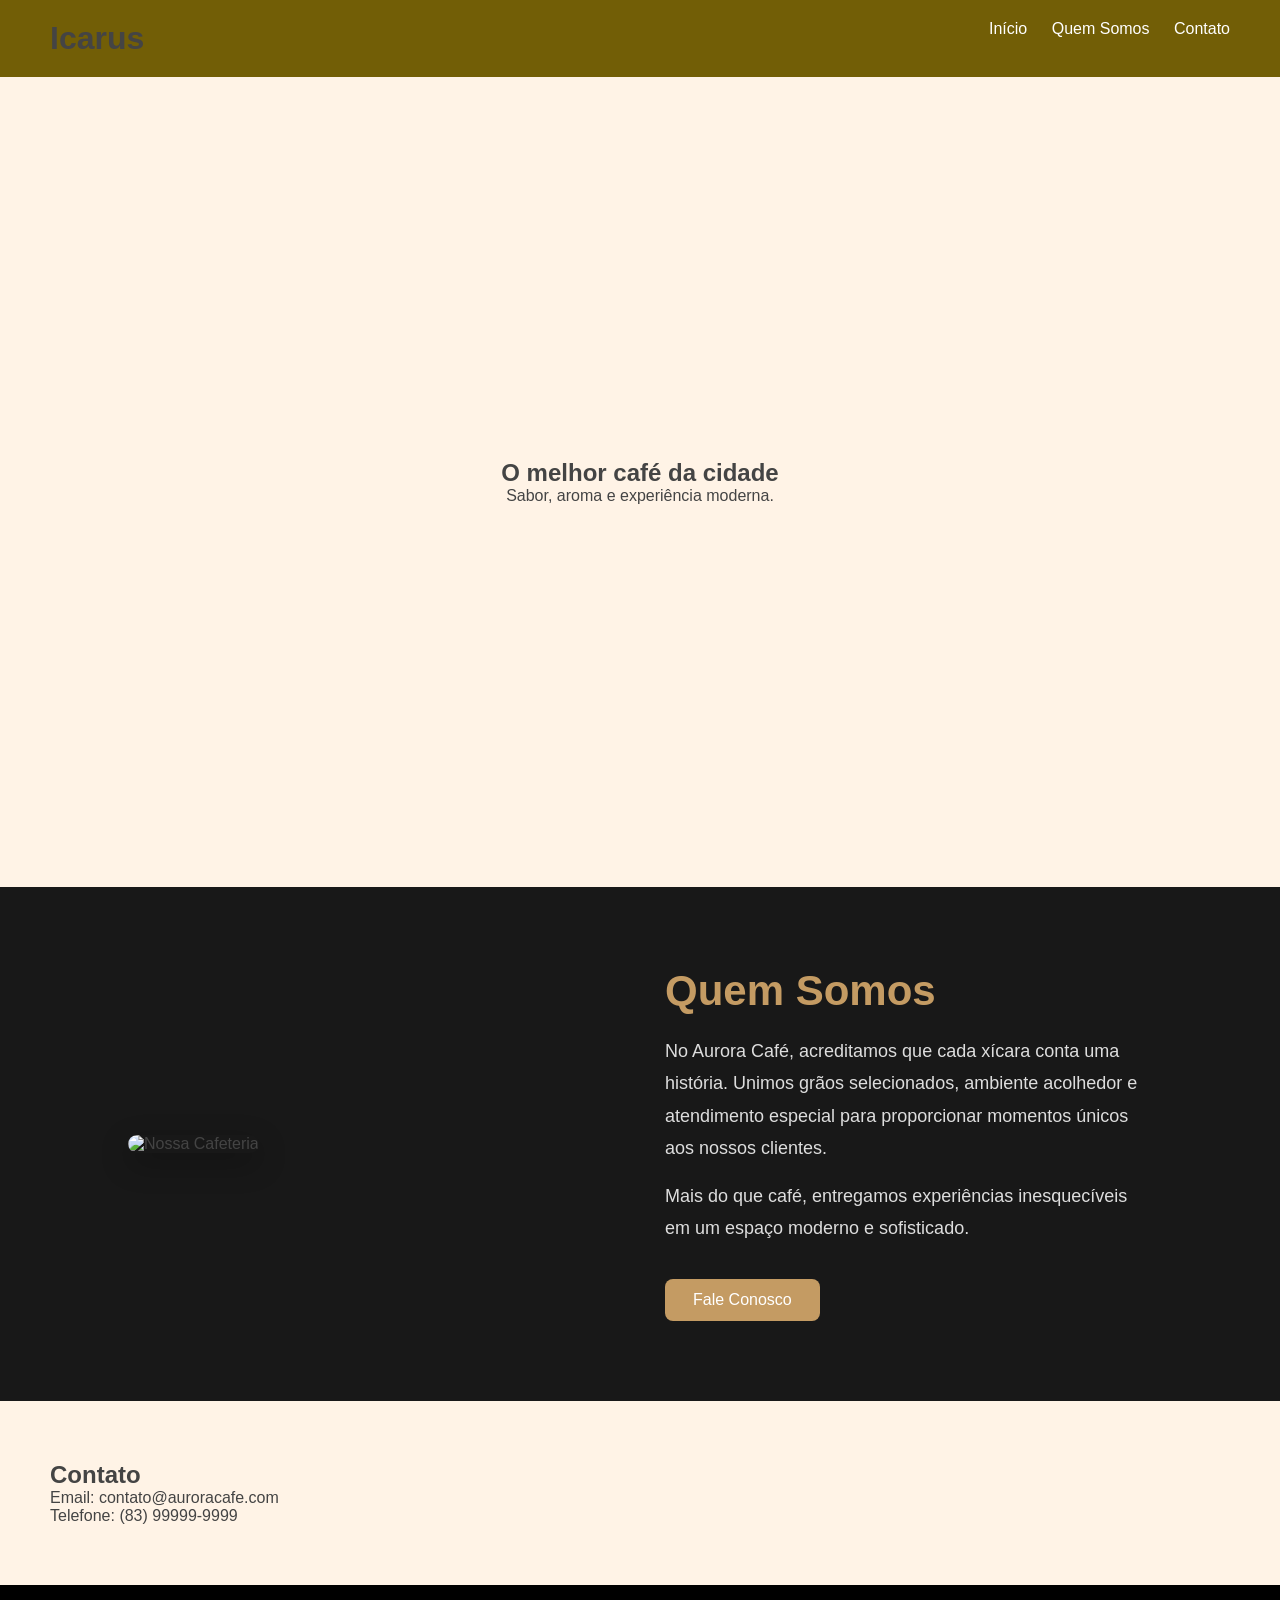
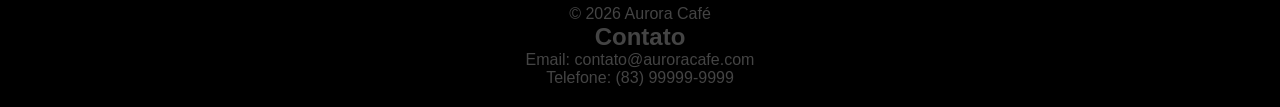
==== frontend/home.html @ e406e2ff "Adicionar arquivos HTML, CSS e JavaScript iniciais para o projeto Icarus" ====
<!DOCTYPE html>
<html lang="pt-BR">
<head>
  <meta charset="UTF-8">
  <meta name="viewport" content="width=device-width, initial-scale=1.0">
  <title>Icarus</title>
  <link rel="stylesheet" href="style.css">
</head>
<body>

  <div id="app"></div>

  <script src="script.js"></script>
</body>
</html>
---- frontend/style.css ----
*{
  margin:0;
  padding:0;
  box-sizing:border-box;
}

body{
  font-family:Arial, sans-serif;
  background:#fff3e6;
  color:rgb(68, 68, 68);
}

header{
  display:flex;
  justify-content:space-between;
  padding:20px 50px;
  background:#725e06;
}

nav a{
  color:white;
  margin-left:20px;
  text-decoration:none;
}

.hero{
  height:90vh;
  display:flex;
  flex-direction:column;
  justify-content:center;
  align-items:center;
}

section{
  padding:60px 50px;
}

.sobre{
    display: flex;
    align-items: center;
    justify-content: center;
    gap: 50px;
    padding: 80px 10%;
    background: #181818;
    flex-wrap: wrap;
}

.sobre-img{
    flex: 1;
    min-width: 300px;
}

.sobre-img img{
    width: 100%;
    border-radius: 16px;
    object-fit: cover;
    box-shadow: 0 10px 30px rgba(0,0,0,0.3);
}

.sobre-texto{
    flex: 1;
    min-width: 300px;
}

.sobre-texto h2{
    font-size: 42px;
    margin-bottom: 20px;
    color: #c49b63;
}

.sobre-texto p{
    font-size: 18px;
    line-height: 1.8;
    color: #ddd;
    margin-bottom: 15px;
}

.btn-sobre{
    display:inline-block;
    margin-top:20px;
    padding:12px 28px;
    background:#c49b63;
    color:#fff;
    border-radius:8px;
    text-decoration:none;
}

footer{
  text-align:center;
  padding:20px;
  background:#000;
}
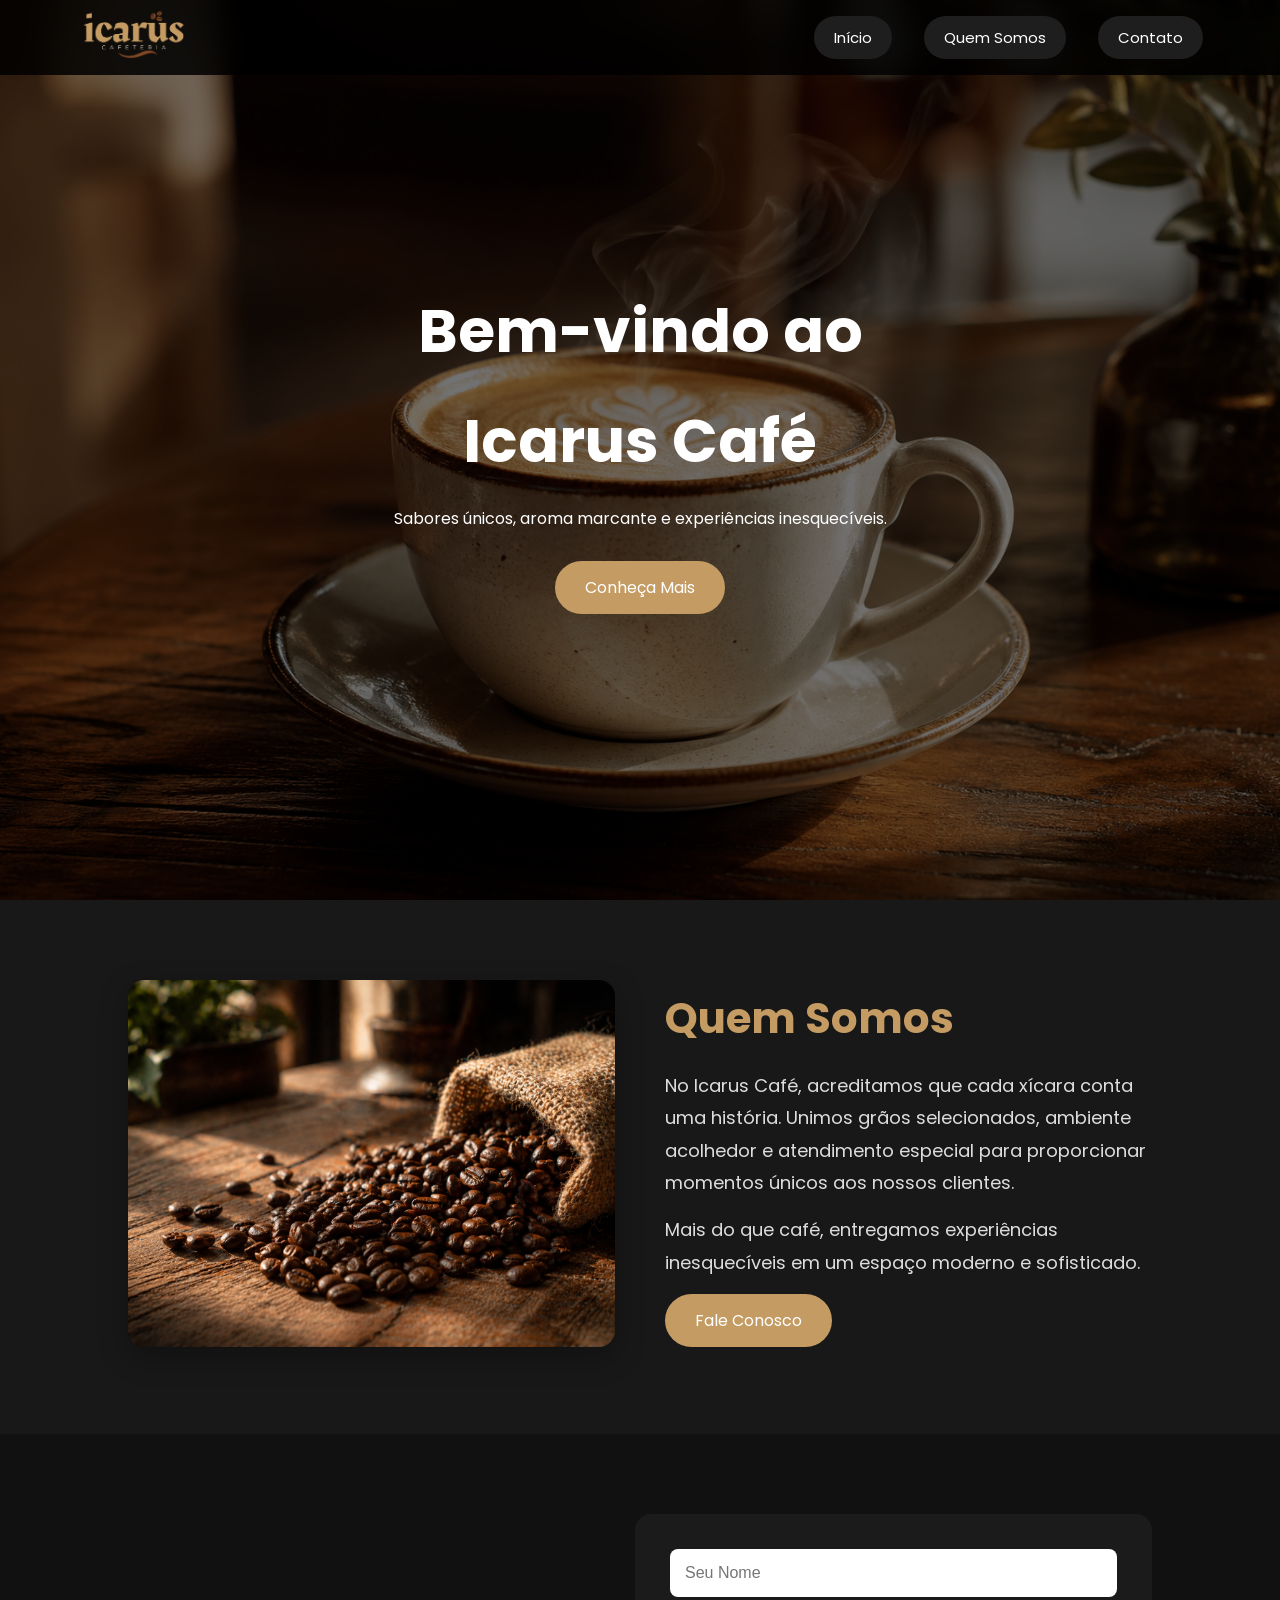
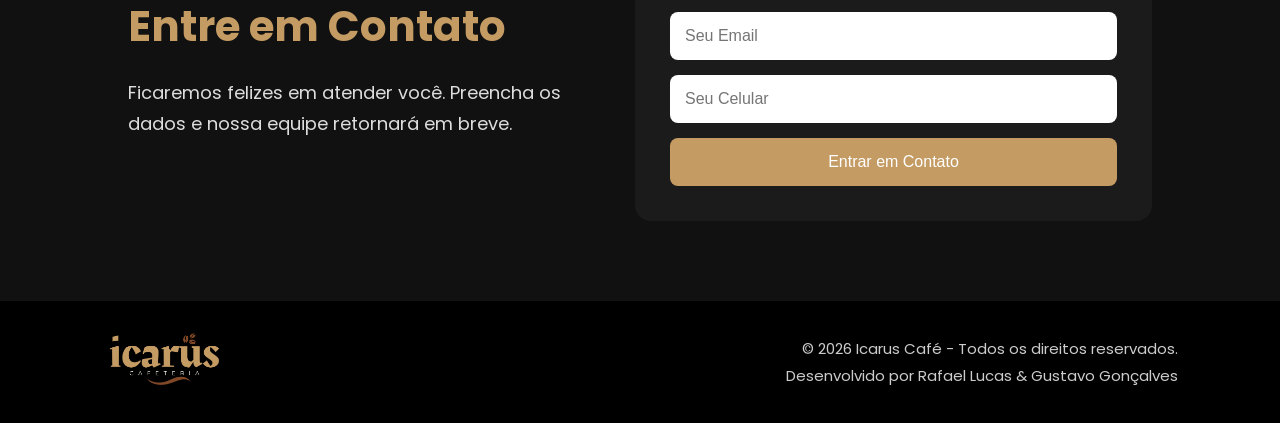
==== commit 99c08eb8: "Adicionadas novas imagens para "Quem Somos" e página inicial - Adicionado o arquivo quemsomos.png ao" ====
--- a/frontend/home.html
+++ b/frontend/home.html
@@ -5,6 +5,7 @@
   <meta name="viewport" content="width=device-width, initial-scale=1.0">
   <title>Icarus</title>
   <link rel="stylesheet" href="style.css">
+  <link href="https://fonts.googleapis.com/css2?family=Poppins:wght@300;400;500;600;700&display=swap" rel="stylesheet">
 </head>
 <body>
 
--- a/frontend/style.css
+++ b/frontend/style.css
@@ -5,16 +5,53 @@
 }
 
 body{
-  font-family:Arial, sans-serif;
+  font-family:'Poppins',sans-serif;
   background:#fff3e6;
   color:rgb(68, 68, 68);
 }
 
 header{
-  display:flex;
-  justify-content:space-between;
-  padding:20px 50px;
-  background:#725e06;
+    display: flex;
+    justify-content: space-between;
+    align-items: center;
+
+    padding: 12px 6%;
+    height: 75px;
+
+    background: rgba(0,0,0,0.85);
+    backdrop-filter: blur(10px);
+
+    position: fixed;
+    top: 0;
+    width: 100%;
+    z-index: 999;
+}
+.logo img{
+    height: 50px;
+    width: auto;
+    object-fit: contain;
+}
+
+nav{
+    display: flex;
+    gap: 12px;
+}
+
+nav a{
+    padding: 10px 20px;
+    background: #1e1e1e;
+    color: white;
+    text-decoration: none;
+
+    border-radius: 50px;
+
+    font-size: 15px;
+    transition: .3s ease;
+}
+
+nav a:hover{
+    background: #c49b63;
+    transform: translateY(-2px);
 }
 
 nav a{
@@ -31,10 +68,120 @@
   align-items:center;
 }
 
+.hero{
+    position: relative;
+    height: 100vh;
+    background: url('img/home.png') center center/cover no-repeat;
+    
+    display: flex;
+    justify-content: center;
+    align-items: center;
+    text-align: center;
+}
+
+.overlay{
+    position: absolute;
+    inset: 0;
+    background: rgba(0,0,0,0.55);
+}
+
+.hero-content{
+    position: relative;
+    z-index: 2;
+    color: white;
+    max-width: 700px;
+    padding: 20px;
+}
+
+.hero-content h2{
+    font-size: 60px;
+    margin-bottom: 20px;
+}
+
+.hero-content p{
+    font-size: 22px;
+    margin-bottom: 30px;
+}
+
+.btn{
+    display: inline-block;
+    padding: 14px 30px;
+    background: #c49b63;
+    color: white;
+    text-decoration: none;
+    border-radius: 90px;
+    transition: .3s;
+}
+
+.btn:hover{
+    transform: scale(1.05);
+}
 section{
   padding:60px 50px;
 }
 
+.contato{
+    display: flex;
+    justify-content: center;
+    align-items: center;
+    gap: 60px;
+    padding: 80px 10%;
+    background: #111;
+    flex-wrap: wrap;
+}
+
+.contato-info{
+    flex: 1;
+    min-width: 300px;
+}
+
+.contato-info h2{
+    font-size: 42px;
+    margin-bottom: 20px;
+    color: #c49b63;
+}
+
+.contato-info p{
+    font-size: 18px;
+    color: #ddd;
+    line-height: 1.7;
+}
+
+.form-contato{
+    flex: 1;
+    min-width: 320px;
+
+    display: flex;
+    flex-direction: column;
+    gap: 15px;
+
+    background: #1b1b1b;
+    padding: 35px;
+    border-radius: 16px;
+}
+
+.form-contato input{
+    padding: 15px;
+    border: none;
+    border-radius: 8px;
+    outline: none;
+    font-size: 16px;
+}
+
+.form-contato button{
+    padding: 15px;
+    border: none;
+    background: #c49b63;
+    color: white;
+    font-size: 16px;
+    border-radius: 8px;
+    cursor: pointer;
+    transition: .3s;
+}
+
+.form-contato button:hover{
+    transform: scale(1.03);
+}
 .sobre{
     display: flex;
     align-items: center;
@@ -76,17 +223,39 @@
 }
 
 .btn-sobre{
-    display:inline-block;
-    margin-top:20px;
-    padding:12px 28px;
-    background:#c49b63;
-    color:#fff;
-    border-radius:8px;
-    text-decoration:none;
-}
-
+    display: inline-block;
+    padding: 14px 30px;
+    background: #c49b63;
+    color: white;
+    text-decoration: none;
+    border-radius: 90px;
+    transition: .3s;
+}
 footer{
-  text-align:center;
-  padding:20px;
-  background:#000;
+    display: flex;
+    justify-content: space-between;
+    align-items: center;
+    flex-wrap: wrap;
+
+    gap: 20px;
+
+    padding: 30px 8%;
+    background: #000;
+    color: white;
+}
+
+.footer-logo img{
+    height: 55px;
+    width: auto;
+    object-fit: contain;
+}
+
+.footer-info{
+    text-align: right;
+}
+
+.footer-info p{
+    margin: 4px 0;
+    color: #ccc;
+    font-size: 15px;
 }
